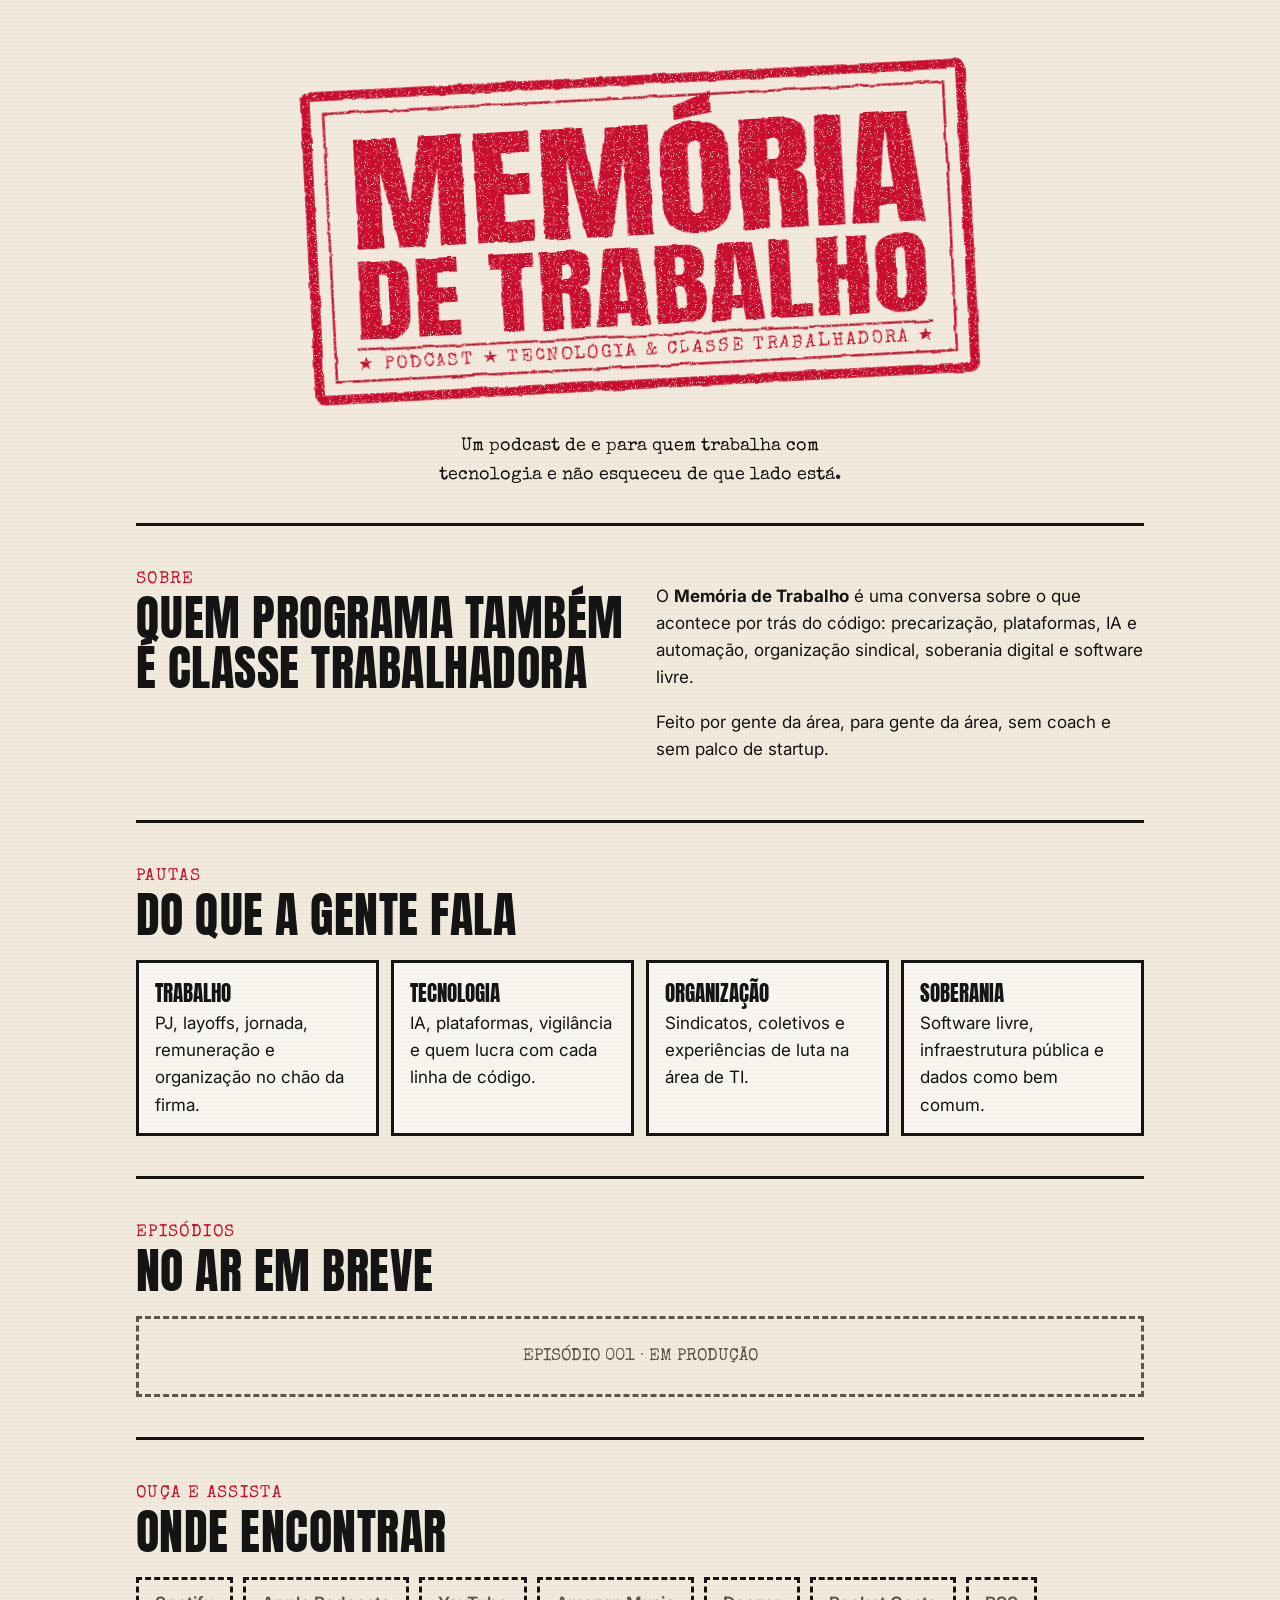
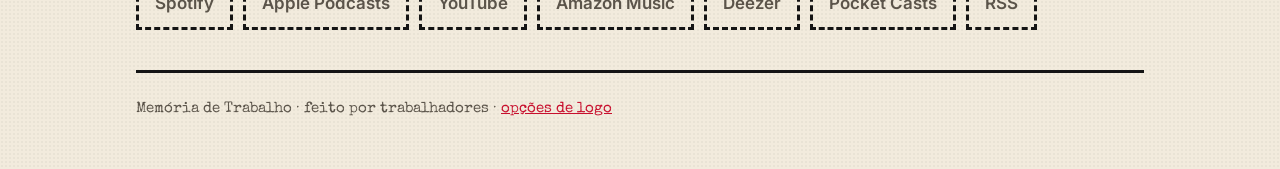
==== index.html @ d9e52717 "Site inicial e opções de logo do Memória de Trabalho" ====
<!doctype html>
<html lang="pt-BR">
<head>
  <meta charset="utf-8">
  <meta name="viewport" content="width=device-width, initial-scale=1">
  <title>Memória de Trabalho · podcast</title>
  <meta name="description" content="Memória de Trabalho: um podcast de e para profissionais de tecnologia de esquerda. Trabalho, tecnologia e organização.">
  <meta property="og:title" content="Memória de Trabalho">
  <meta property="og:description" content="Podcast de e para profissionais de tecnologia de esquerda.">
  <meta property="og:type" content="website">
  <link rel="icon" href="assets/logos/05-selo.svg" type="image/svg+xml">
  <link rel="stylesheet" href="assets/style.css">
</head>
<body>
  <main class="wrap">
    <header class="hero">
      <object data="assets/logos/01-carimbo.svg" type="image/svg+xml" aria-label="Memória de Trabalho"></object>
      <p class="tagline">Um podcast de e para quem trabalha com tecnologia e não esqueceu de que lado está.</p>
    </header>

    <section id="sobre">
      <div class="cols">
        <div>
          <p class="kicker">Sobre</p>
          <h2>Quem programa também é classe trabalhadora</h2>
        </div>
        <div>
          <p>O <b>Memória de Trabalho</b> é uma conversa sobre o que acontece por trás do código: precarização, plataformas, IA e automação, organização sindical, soberania digital e software livre.</p>
          <p>Feito por gente da área, para gente da área, sem coach e sem palco de startup.</p>
        </div>
      </div>
    </section>

    <section id="pautas">
      <p class="kicker">Pautas</p>
      <h2>Do que a gente fala</h2>
      <ul class="pautas">
        <li><b>Trabalho</b> PJ, layoffs, jornada, remuneração e organização no chão da firma.</li>
        <li><b>Tecnologia</b> IA, plataformas, vigilância e quem lucra com cada linha de código.</li>
        <li><b>Organização</b> Sindicatos, coletivos e experiências de luta na área de TI.</li>
        <li><b>Soberania</b> Software livre, infraestrutura pública e dados como bem comum.</li>
      </ul>
    </section>

    <section id="episodios">
      <p class="kicker">Episódios</p>
      <h2>No ar em breve</h2>
      <div class="carimbo-vazio">EPISÓDIO 001 · EM PRODUÇÃO</div>
    </section>

    <section id="ouca">
      <p class="kicker">Ouça e assista</p>
      <h2>Onde encontrar</h2>
      <!-- trocar href e remover aria-disabled conforme cada plataforma for aprovada -->
      <ul class="plataformas">
        <li><a href="#" aria-disabled="true">Spotify</a></li>
        <li><a href="#" aria-disabled="true">Apple Podcasts</a></li>
        <li><a href="#" aria-disabled="true">YouTube</a></li>
        <li><a href="#" aria-disabled="true">Amazon Music</a></li>
        <li><a href="#" aria-disabled="true">Deezer</a></li>
        <li><a href="#" aria-disabled="true">Pocket Casts</a></li>
        <li><a href="#" aria-disabled="true">RSS</a></li>
      </ul>
    </section>

    <footer>
      Memória de Trabalho · feito por trabalhadores · <a href="logos.html">opções de logo</a>
    </footer>
  </main>
</body>
</html>
---- assets/style.css ----
@import url("https://fonts.googleapis.com/css2?family=Anton&family=Special+Elite&family=Inter:wght@400;600&display=swap");

:root {
  --papel: #f2ebdd;
  --tinta: #141414;
  --vermelho: #c8102e;
  --amarelo: #ffe600;
  --suave: #5b544a;
  --linha: #d8cdb8;
}

* { box-sizing: border-box; }

html { -webkit-text-size-adjust: 100%; }

body {
  margin: 0;
  background: var(--papel);
  color: var(--tinta);
  font: 17px/1.6 Inter, system-ui, sans-serif;
  /* papel com grão leve */
  background-image: radial-gradient(rgba(0,0,0,.035) 1px, transparent 1px);
  background-size: 4px 4px;
}

a { color: var(--vermelho); }

.wrap { max-width: 1040px; margin: 0 auto; padding: 0 16px; }

h1, h2, h3 { font-family: Anton, Impact, sans-serif; font-weight: 400; letter-spacing: .01em; line-height: 1.05; text-transform: uppercase; }
h2 { font-size: clamp(2rem, 5vw, 3rem); margin: 0 0 .4em; }

.kicker { font-family: "Special Elite", "Courier New", monospace; color: var(--vermelho); text-transform: uppercase; letter-spacing: .08em; margin: 0; }

/* topo */
.hero { padding: 48px 0 32px; text-align: center; }
.hero object { width: min(100%, 720px); aspect-ratio: 900 / 460; display: block; margin: 0 auto; pointer-events: none; }
.hero .tagline { font-family: "Special Elite", "Courier New", monospace; font-size: 1.15rem; max-width: 38ch; margin: 16px auto 0; }

/* seções */
section { padding: 40px 0; border-top: 3px solid var(--tinta); }
.cols { display: grid; gap: 32px; grid-template-columns: repeat(auto-fit, minmax(260px, 1fr)); }

.pautas { list-style: none; padding: 0; margin: 0; display: grid; gap: 12px; grid-template-columns: repeat(auto-fit, minmax(220px, 1fr)); }
.pautas li { border: 3px solid var(--tinta); padding: 14px 16px; background: #fff8; }
.pautas b { display: block; font-family: Anton, Impact, sans-serif; font-weight: 400; font-size: 1.3rem; text-transform: uppercase; }

.carimbo-vazio { border: 3px dashed var(--suave); padding: 24px; text-align: center; font-family: "Special Elite", monospace; color: var(--suave); }

.plataformas { display: flex; flex-wrap: wrap; gap: 10px; list-style: none; padding: 0; margin: 0; }
.plataformas a {
  display: inline-block; padding: 10px 16px; border: 3px solid var(--tinta);
  color: var(--tinta); text-decoration: none; font-weight: 600; background: var(--amarelo);
}
.plataformas a:hover { background: var(--tinta); color: var(--amarelo); }
.plataformas a[aria-disabled="true"] { background: transparent; color: var(--suave); border-style: dashed; }

footer { border-top: 3px solid var(--tinta); padding: 24px 0 48px; font-family: "Special Elite", monospace; font-size: .95rem; color: var(--suave); }

/* página de logos */
.page-head { padding: 40px 0 8px; }
.page-head h1 { font-size: clamp(2.4rem, 7vw, 4rem); margin: .1em 0 .2em; }
.logo-grid { display: grid; gap: 24px; grid-template-columns: repeat(auto-fit, minmax(300px, 1fr)); border: 0; }
.logo-card { margin: 0; background: #fff8; border: 3px solid var(--tinta); padding: 20px; display: flex; flex-direction: column; gap: 14px; }
.logo-card object { width: 100%; height: 260px; pointer-events: none; }
.logo-card figcaption { font-size: .95rem; }
.logo-card figcaption b { display: block; font-family: Anton, Impact, sans-serif; font-weight: 400; font-size: 1.25rem; text-transform: uppercase; }
.back { padding: 24px 0 48px; }
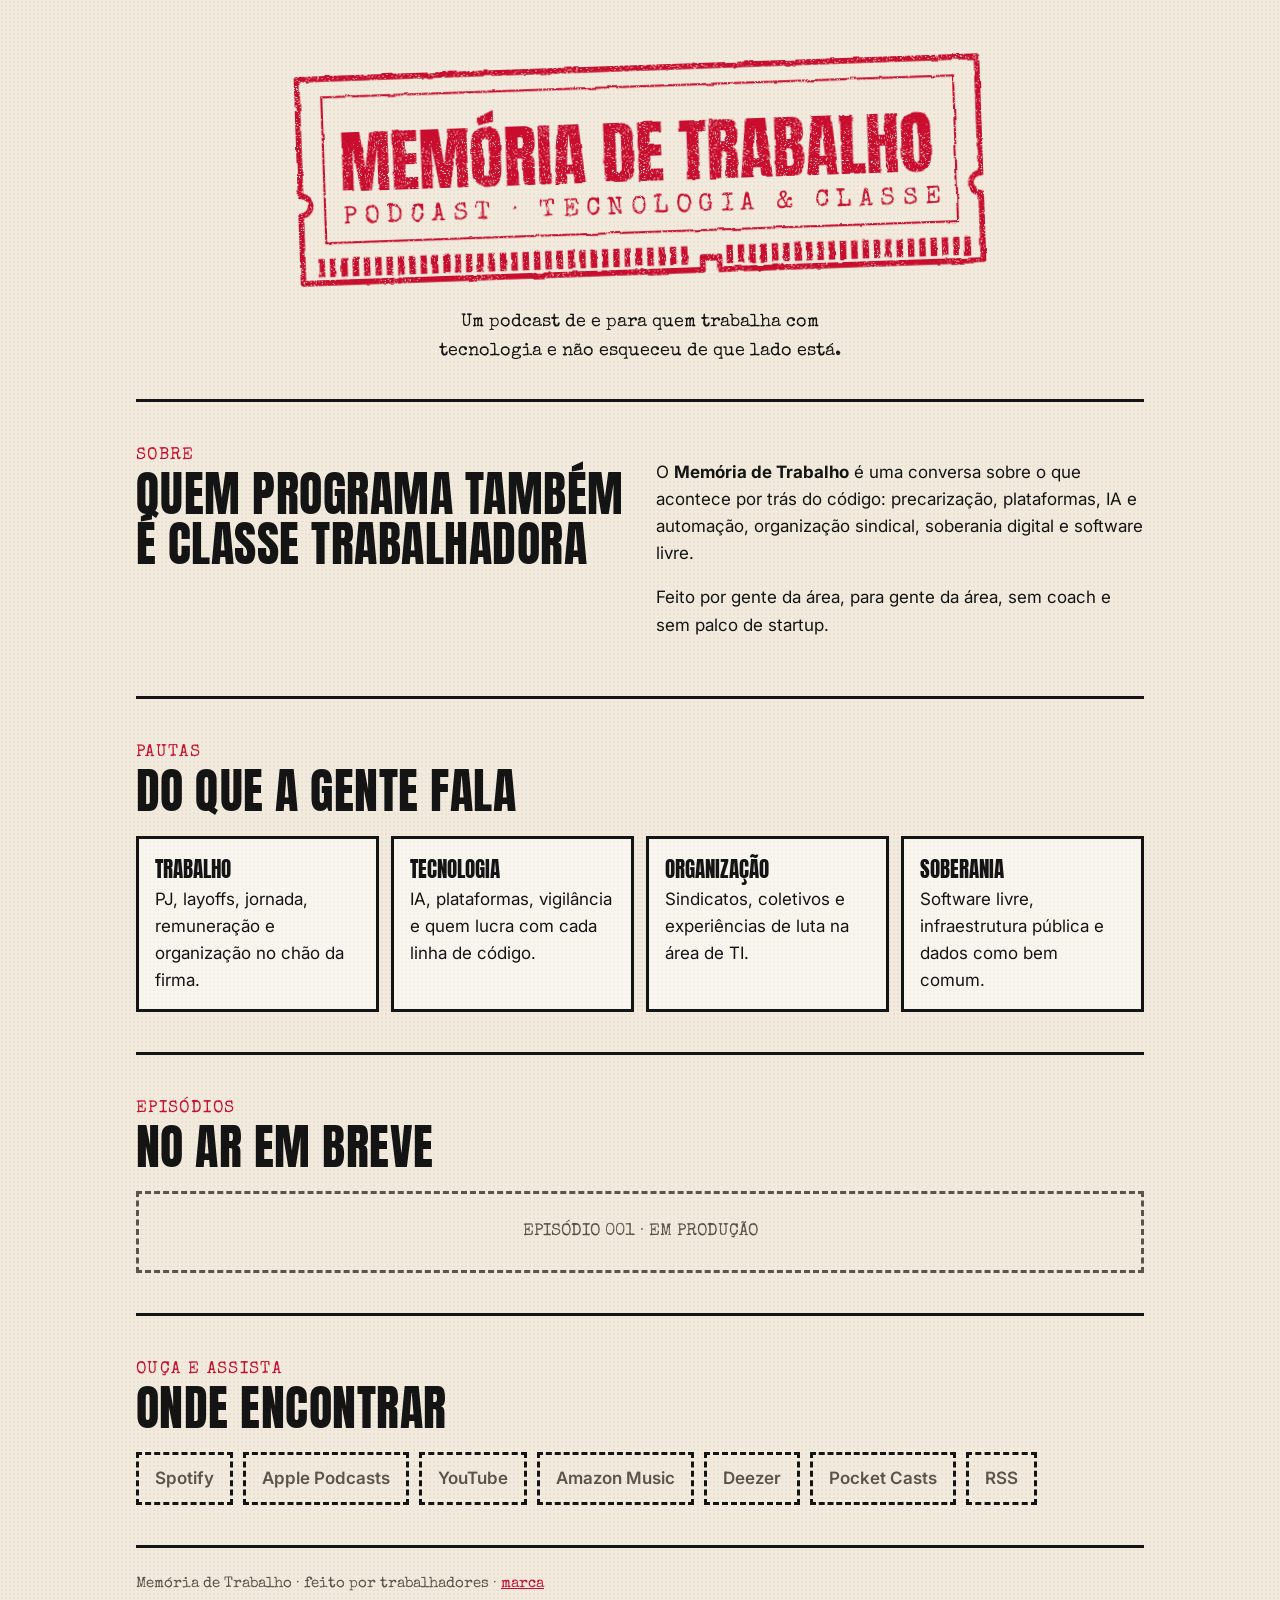
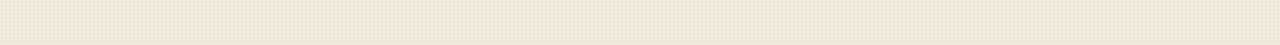
==== commit d2998436: "Define o pente de RAM como logo principal e organiza a marca - Logo principal sem "Módulo DDR-1917" " ====
--- a/index.html
+++ b/index.html
@@ -8,13 +8,12 @@
   <meta property="og:title" content="Memória de Trabalho">
   <meta property="og:description" content="Podcast de e para profissionais de tecnologia de esquerda.">
   <meta property="og:type" content="website">
-  <link rel="icon" href="assets/logos/05-selo.svg" type="image/svg+xml">
   <link rel="stylesheet" href="assets/style.css">
 </head>
 <body>
   <main class="wrap">
     <header class="hero">
-      <object data="assets/logos/01-carimbo.svg" type="image/svg+xml" aria-label="Memória de Trabalho"></object>
+      <object data="assets/logos/memoria-de-trabalho.svg" type="image/svg+xml" aria-label="Memória de Trabalho"></object>
       <p class="tagline">Um podcast de e para quem trabalha com tecnologia e não esqueceu de que lado está.</p>
     </header>
 
@@ -64,7 +63,7 @@
     </section>
 
     <footer>
-      Memória de Trabalho · feito por trabalhadores · <a href="logos.html">opções de logo</a>
+      Memória de Trabalho · feito por trabalhadores · <a href="marca.html">marca</a>
     </footer>
   </main>
 </body>
--- a/assets/style.css
+++ b/assets/style.css
@@ -34,7 +34,7 @@
 
 /* topo */
 .hero { padding: 48px 0 32px; text-align: center; }
-.hero object { width: min(100%, 720px); aspect-ratio: 900 / 460; display: block; margin: 0 auto; pointer-events: none; }
+.hero object { width: min(100%, 720px); aspect-ratio: 1016 / 344; display: block; margin: 0 auto; pointer-events: none; }
 .hero .tagline { font-family: "Special Elite", "Courier New", monospace; font-size: 1.15rem; max-width: 38ch; margin: 16px auto 0; }
 
 /* seções */
@@ -60,9 +60,11 @@
 /* página de logos */
 .page-head { padding: 40px 0 8px; }
 .page-head h1 { font-size: clamp(2.4rem, 7vw, 4rem); margin: .1em 0 .2em; }
-.logo-grid { display: grid; gap: 24px; grid-template-columns: repeat(auto-fit, minmax(300px, 1fr)); border: 0; }
+.logo-grid { display: grid; gap: 24px; grid-template-columns: repeat(auto-fit, minmax(min(100%, 420px), 1fr)); border: 0; }
 .logo-card { margin: 0; background: #fff8; border: 3px solid var(--tinta); padding: 20px; display: flex; flex-direction: column; gap: 14px; }
 .logo-card object { width: 100%; height: 260px; pointer-events: none; }
+.logo-card.principal object { height: auto; aspect-ratio: 1016 / 344; }
+.logo-card ul { margin: 0; padding-left: 1.2em; font-size: .95rem; }
 .logo-card figcaption { font-size: .95rem; }
 .logo-card figcaption b { display: block; font-family: Anton, Impact, sans-serif; font-weight: 400; font-size: 1.25rem; text-transform: uppercase; }
 .back { padding: 24px 0 48px; }
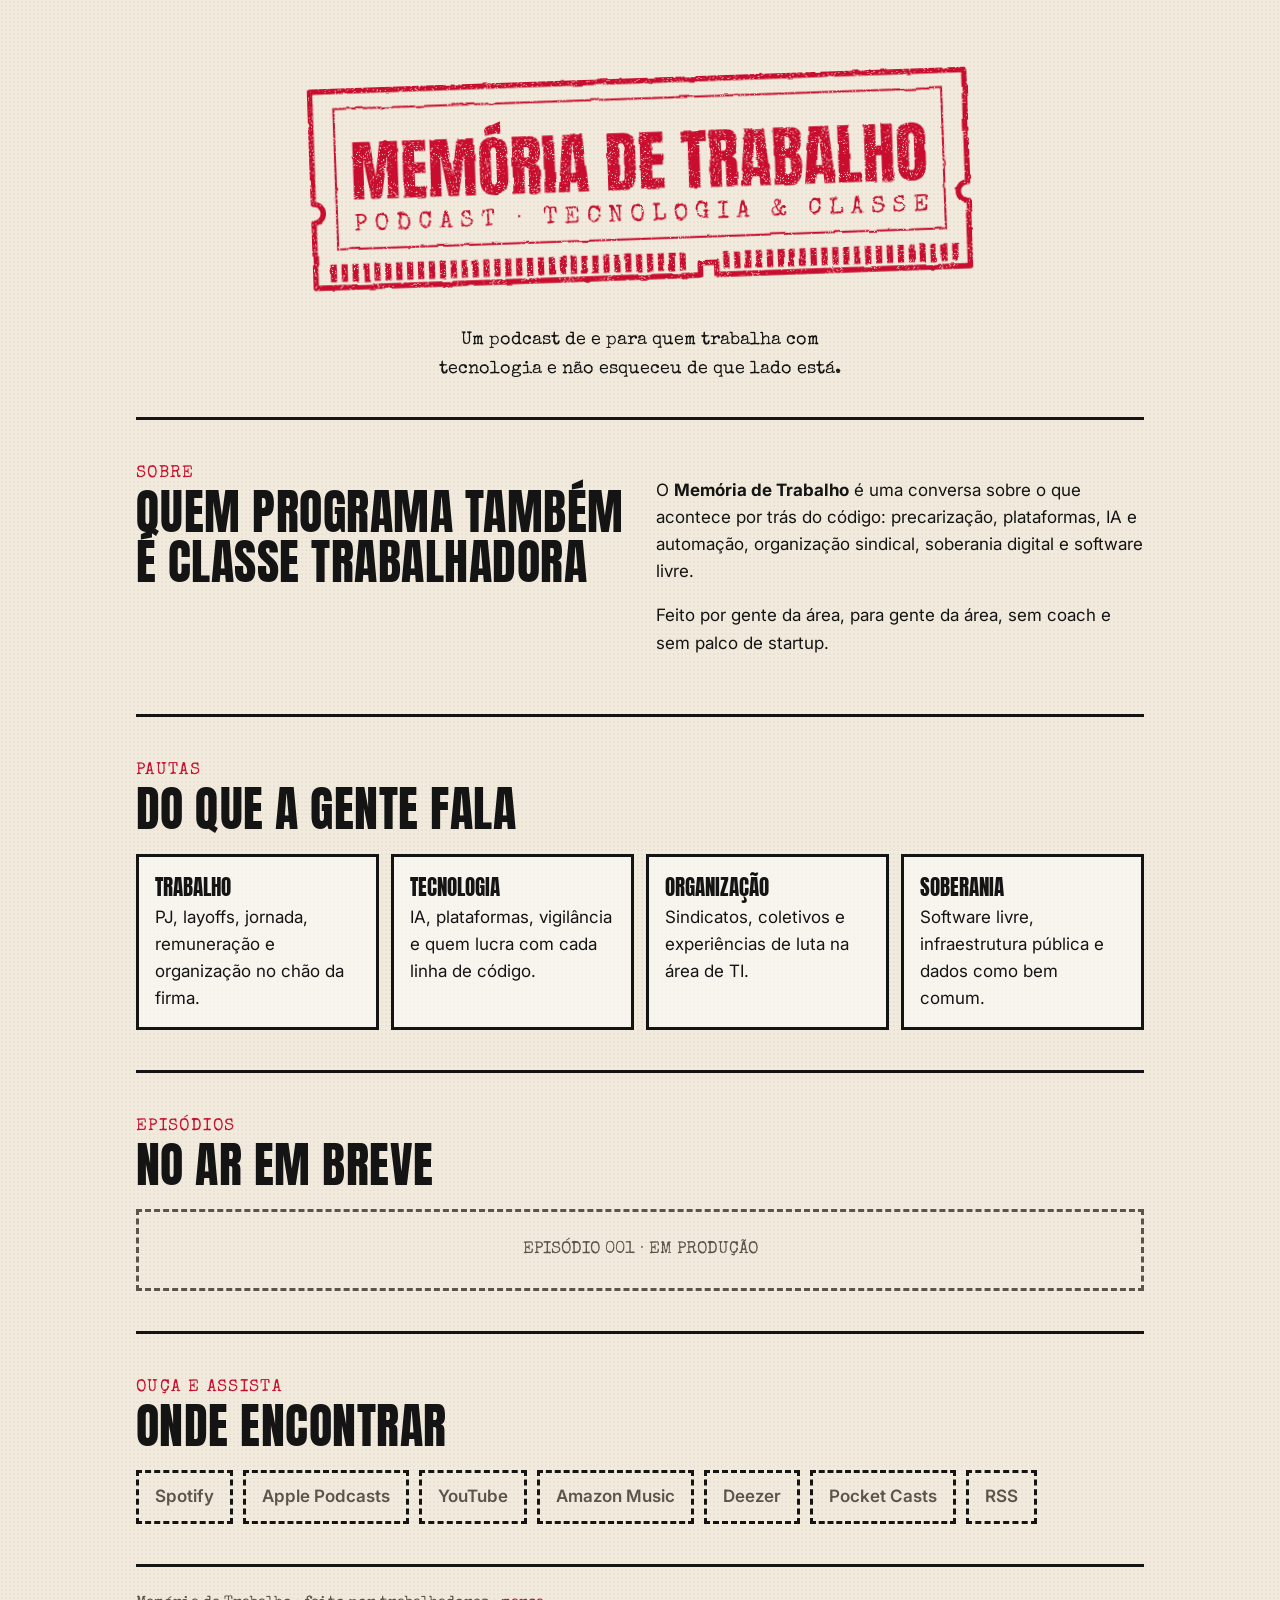
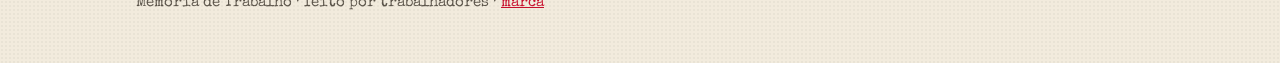
==== commit cc428571: "Adiciona favicon Quadrado vermelho com a sigla MdT sobre os contatos do pente de RAM, gerado por scr" ====
--- a/index.html
+++ b/index.html
@@ -8,6 +8,9 @@
   <meta property="og:title" content="Memória de Trabalho">
   <meta property="og:description" content="Podcast de e para profissionais de tecnologia de esquerda.">
   <meta property="og:type" content="website">
+  <link rel="icon" href="favicon.ico" sizes="32x32">
+  <link rel="icon" href="assets/favicon/favicon.svg" type="image/svg+xml">
+  <link rel="apple-touch-icon" href="assets/favicon/apple-touch-icon.png">
   <link rel="stylesheet" href="assets/style.css">
 </head>
 <body>
--- a/assets/style.css
+++ b/assets/style.css
@@ -34,7 +34,7 @@
 
 /* topo */
 .hero { padding: 48px 0 32px; text-align: center; }
-.hero object { width: min(100%, 720px); aspect-ratio: 1016 / 344; display: block; margin: 0 auto; pointer-events: none; }
+.hero object { width: min(100%, 720px); aspect-ratio: 1056 / 384; display: block; margin: 0 auto; pointer-events: none; }
 .hero .tagline { font-family: "Special Elite", "Courier New", monospace; font-size: 1.15rem; max-width: 38ch; margin: 16px auto 0; }
 
 /* seções */
@@ -63,7 +63,7 @@
 .logo-grid { display: grid; gap: 24px; grid-template-columns: repeat(auto-fit, minmax(min(100%, 420px), 1fr)); border: 0; }
 .logo-card { margin: 0; background: #fff8; border: 3px solid var(--tinta); padding: 20px; display: flex; flex-direction: column; gap: 14px; }
 .logo-card object { width: 100%; height: 260px; pointer-events: none; }
-.logo-card.principal object { height: auto; aspect-ratio: 1016 / 344; }
+.logo-card.principal object { height: auto; aspect-ratio: 1056 / 384; }
 .logo-card ul { margin: 0; padding-left: 1.2em; font-size: .95rem; }
 .logo-card figcaption { font-size: .95rem; }
 .logo-card figcaption b { display: block; font-family: Anton, Impact, sans-serif; font-weight: 400; font-size: 1.25rem; text-transform: uppercase; }
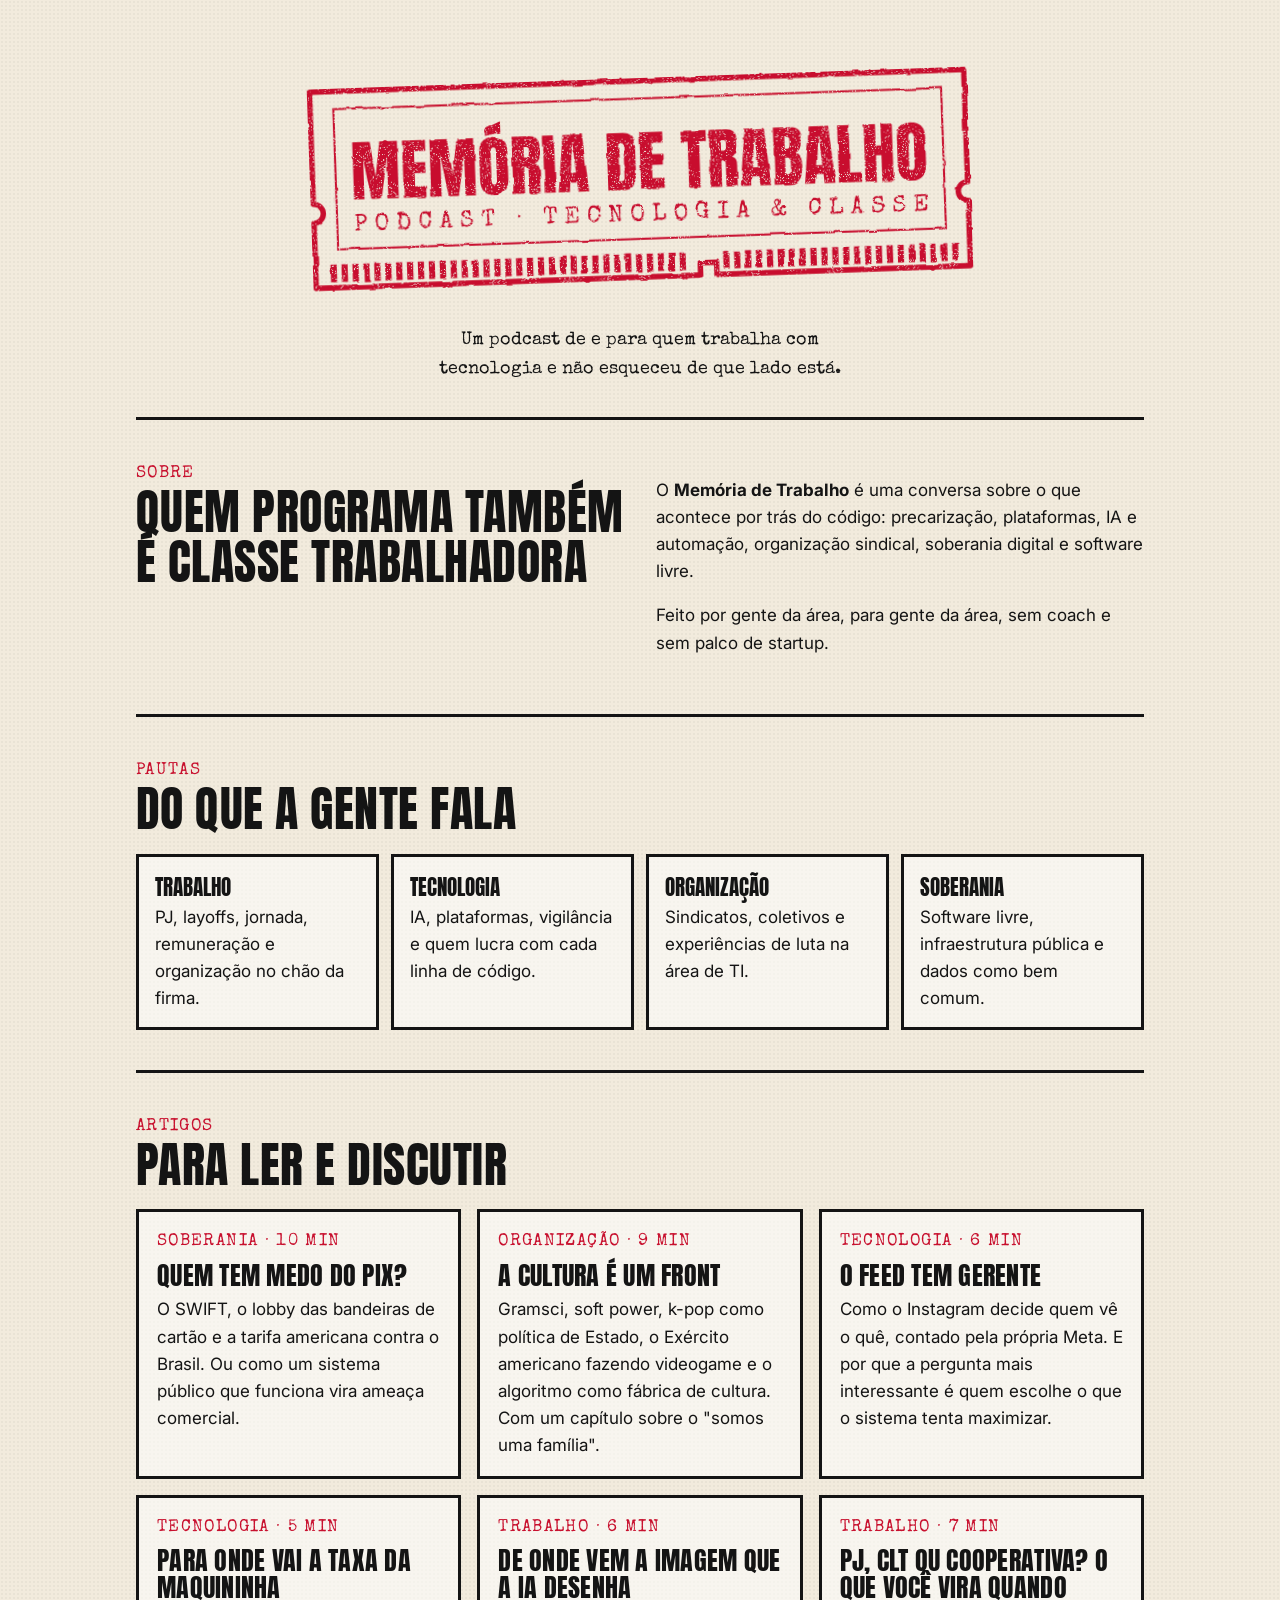
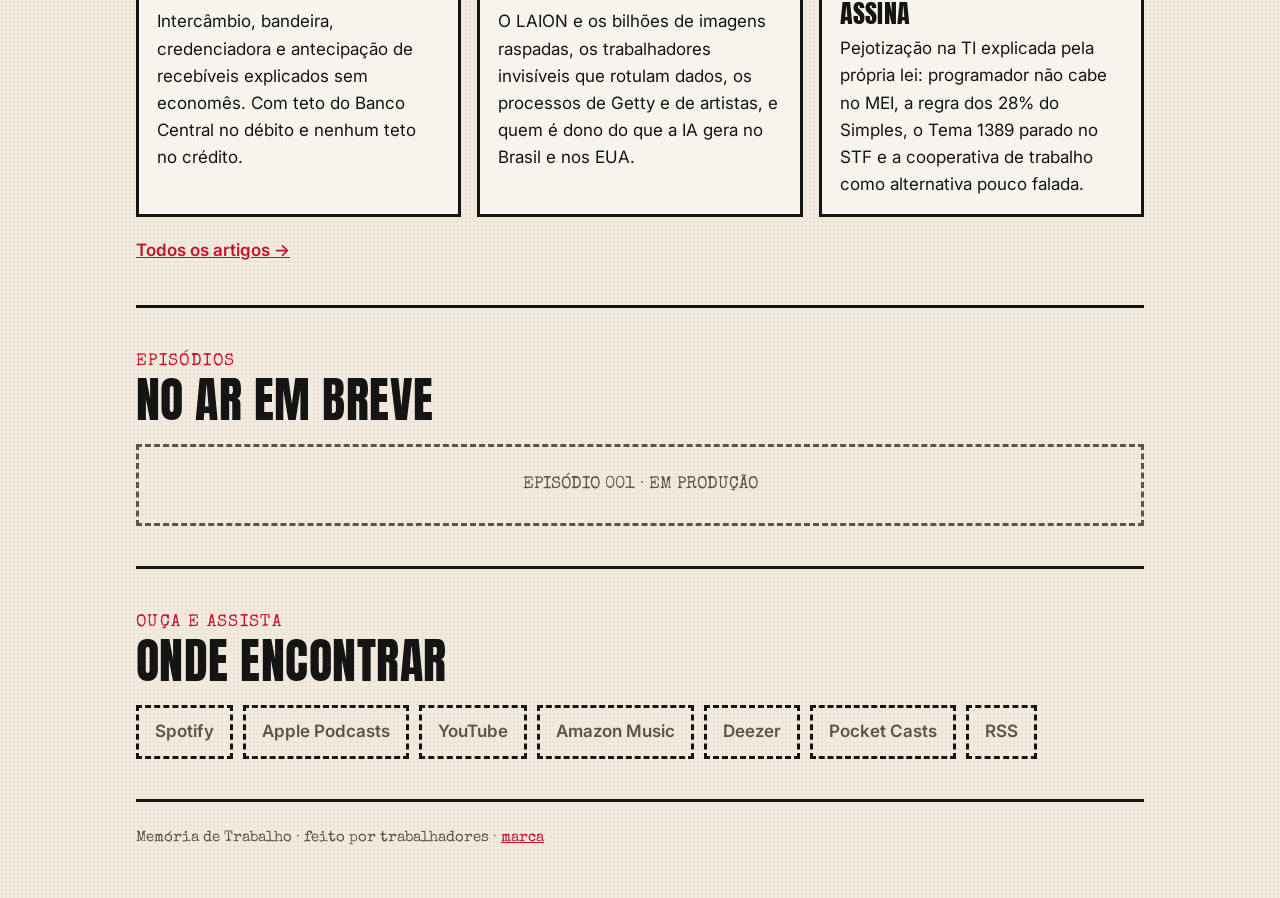
==== commit 87201828: "Seção de artigos, guia de estilo e repositório pronto para agentes - Seis artigos em conteudo/artigo" ====
--- a/index.html
+++ b/index.html
@@ -11,7 +11,7 @@
   <link rel="icon" href="favicon.ico" sizes="32x32">
   <link rel="icon" href="assets/favicon/favicon.svg" type="image/svg+xml">
   <link rel="apple-touch-icon" href="assets/favicon/apple-touch-icon.png">
-  <link rel="stylesheet" href="assets/style.css">
+  <link rel="stylesheet" href="assets/style.css?v=a478cfa1">
 </head>
 <body>
   <main class="wrap">
@@ -44,6 +44,46 @@
       </ul>
     </section>
 
+    <section id="artigos">
+      <p class="kicker">Artigos</p>
+      <h2>Para ler e discutir</h2>
+      <!-- artigos:inicio -->
+      <ul class="lista-artigos">
+        <li class="cartao-artigo">
+          <p class="kicker">Soberania · 10 min</p>
+          <h3><a href="artigos/quem-tem-medo-do-pix/">Quem tem medo do Pix?</a></h3>
+          <p>O SWIFT, o lobby das bandeiras de cartão e a tarifa americana contra o Brasil. Ou como um sistema público que funciona vira ameaça comercial.</p>
+        </li>
+        <li class="cartao-artigo">
+          <p class="kicker">Organização · 9 min</p>
+          <h3><a href="artigos/a-cultura-e-um-front/">A cultura é um front</a></h3>
+          <p>Gramsci, soft power, k-pop como política de Estado, o Exército americano fazendo videogame e o algoritmo como fábrica de cultura. Com um capítulo sobre o &quot;somos uma família&quot;.</p>
+        </li>
+        <li class="cartao-artigo">
+          <p class="kicker">Tecnologia · 6 min</p>
+          <h3><a href="artigos/o-feed-tem-gerente/">O feed tem gerente</a></h3>
+          <p>Como o Instagram decide quem vê o quê, contado pela própria Meta. E por que a pergunta mais interessante é quem escolhe o que o sistema tenta maximizar.</p>
+        </li>
+        <li class="cartao-artigo">
+          <p class="kicker">Tecnologia · 5 min</p>
+          <h3><a href="artigos/para-onde-vai-a-taxa-da-maquininha/">Para onde vai a taxa da maquininha</a></h3>
+          <p>Intercâmbio, bandeira, credenciadora e antecipação de recebíveis explicados sem economês. Com teto do Banco Central no débito e nenhum teto no crédito.</p>
+        </li>
+        <li class="cartao-artigo">
+          <p class="kicker">Trabalho · 6 min</p>
+          <h3><a href="artigos/de-onde-vem-a-imagem-da-ia/">De onde vem a imagem que a IA desenha</a></h3>
+          <p>O LAION e os bilhões de imagens raspadas, os trabalhadores invisíveis que rotulam dados, os processos de Getty e de artistas, e quem é dono do que a IA gera no Brasil e nos EUA.</p>
+        </li>
+        <li class="cartao-artigo">
+          <p class="kicker">Trabalho · 7 min</p>
+          <h3><a href="artigos/pj-clt-ou-cooperativa/">PJ, CLT ou cooperativa? O que você vira quando assina</a></h3>
+          <p>Pejotização na TI explicada pela própria lei: programador não cabe no MEI, a regra dos 28% do Simples, o Tema 1389 parado no STF e a cooperativa de trabalho como alternativa pouco falada.</p>
+        </li>
+      </ul>
+      <!-- artigos:fim -->
+      <p class="mais"><a href="artigos/">Todos os artigos →</a></p>
+    </section>
+
     <section id="episodios">
       <p class="kicker">Episódios</p>
       <h2>No ar em breve</h2>
--- a/assets/style.css
+++ b/assets/style.css
@@ -68,3 +68,37 @@
 .logo-card figcaption { font-size: .95rem; }
 .logo-card figcaption b { display: block; font-family: Anton, Impact, sans-serif; font-weight: 400; font-size: 1.25rem; text-transform: uppercase; }
 .back { padding: 24px 0 48px; }
+
+/* artigos */
+.topo { display: flex; flex-wrap: wrap; gap: 6px 20px; padding-top: 20px; padding-bottom: 4px; font-family: "Special Elite", "Courier New", monospace; }
+.topo a { color: var(--tinta); text-decoration: none; }
+.topo a:first-child { font-family: Anton, Impact, sans-serif; text-transform: uppercase; color: var(--vermelho); margin-right: auto; }
+.topo a:hover { text-decoration: underline; }
+
+.lista-artigos { list-style: none; padding: 0; margin: 0; display: grid; gap: 16px; grid-template-columns: repeat(auto-fit, minmax(min(100%, 300px), 1fr)); }
+.cartao-artigo { border: 3px solid var(--tinta); background: #fff8; padding: 16px 18px; }
+.cartao-artigo h3 { font-size: 1.6rem; margin: 6px 0 8px; }
+.cartao-artigo h3 a { color: var(--tinta); text-decoration: none; }
+.cartao-artigo h3 a:hover { color: var(--vermelho); }
+.cartao-artigo p { margin: 0; }
+.mais { margin: 20px 0 0; font-weight: 600; }
+
+.artigo { max-width: 70ch; margin: 0 auto; padding: 24px 0 48px; }
+.artigo h1 { font-size: clamp(2.4rem, 8vw, 4.2rem); margin: .15em 0 .25em; }
+.artigo .linha-fina { font-size: 1.25rem; line-height: 1.5; margin: 0 0 12px; }
+.artigo .meta { font-family: "Special Elite", "Courier New", monospace; color: var(--suave); font-size: .95rem; border-bottom: 3px solid var(--tinta); padding-bottom: 16px; margin-bottom: 8px; }
+.artigo h2 { font-size: clamp(1.6rem, 4.5vw, 2.2rem); margin: 1.6em 0 .4em; }
+.artigo h3 { font-size: 1.35rem; margin: 1.4em 0 .4em; }
+.artigo h2:first-of-type + ul { background: var(--amarelo); border: 3px solid var(--tinta); padding: 14px 18px 14px 36px; }
+.artigo li { margin: .35em 0; }
+.artigo blockquote { margin: 1.2em 0; padding: 4px 18px; border-left: 6px solid var(--vermelho); background: #fff8; }
+.artigo code { font-size: .92em; background: #0000000d; padding: 1px 4px; }
+.tabela { overflow-x: auto; margin: 1.2em 0; }
+.artigo table { border-collapse: collapse; width: 100%; font-size: .95rem; }
+.artigo th, .artigo td { border: 2px solid var(--tinta); padding: 8px 10px; text-align: left; vertical-align: top; }
+.artigo th { background: var(--tinta); color: var(--papel); font-weight: 600; }
+.artigo .voltar { margin-top: 2.4em; font-weight: 600; }
+@media (max-width: 480px) {
+  .artigo table { font-size: .85rem; }
+  .artigo th, .artigo td { padding: 6px 7px; }
+}
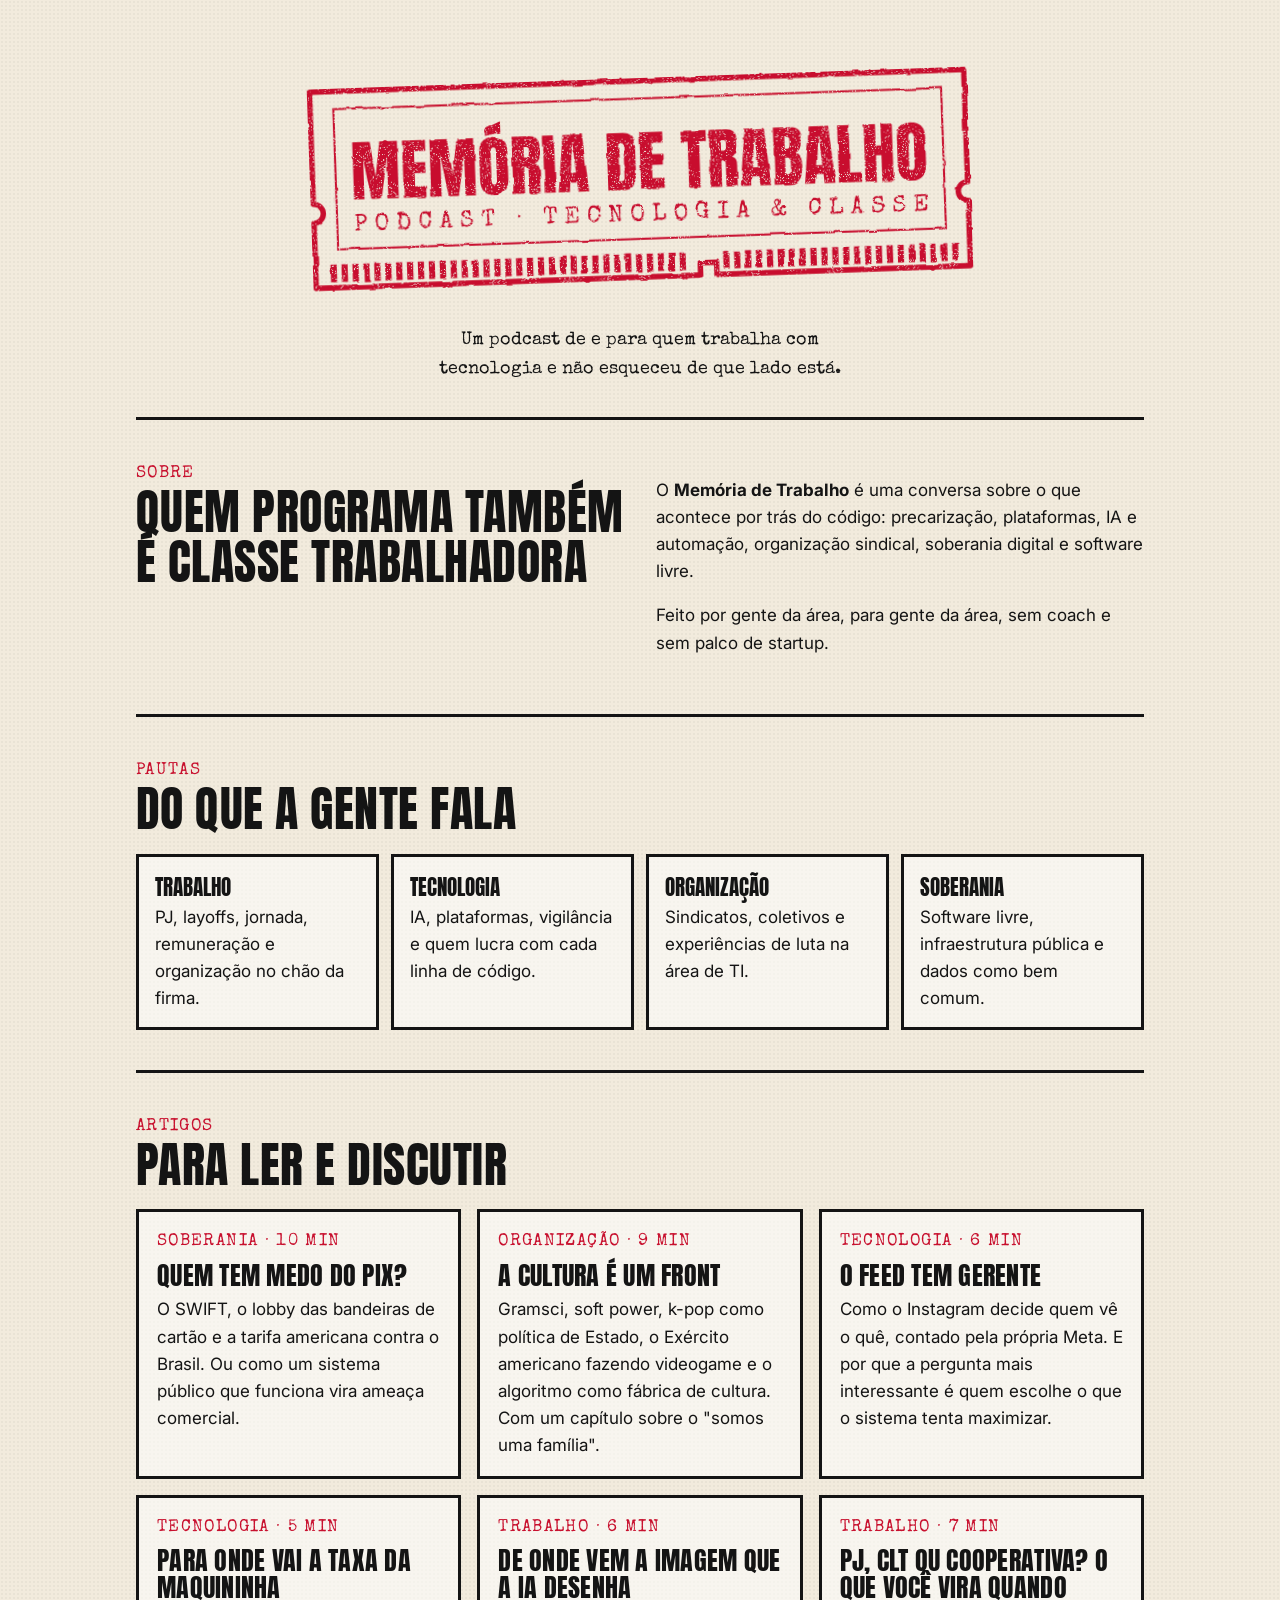
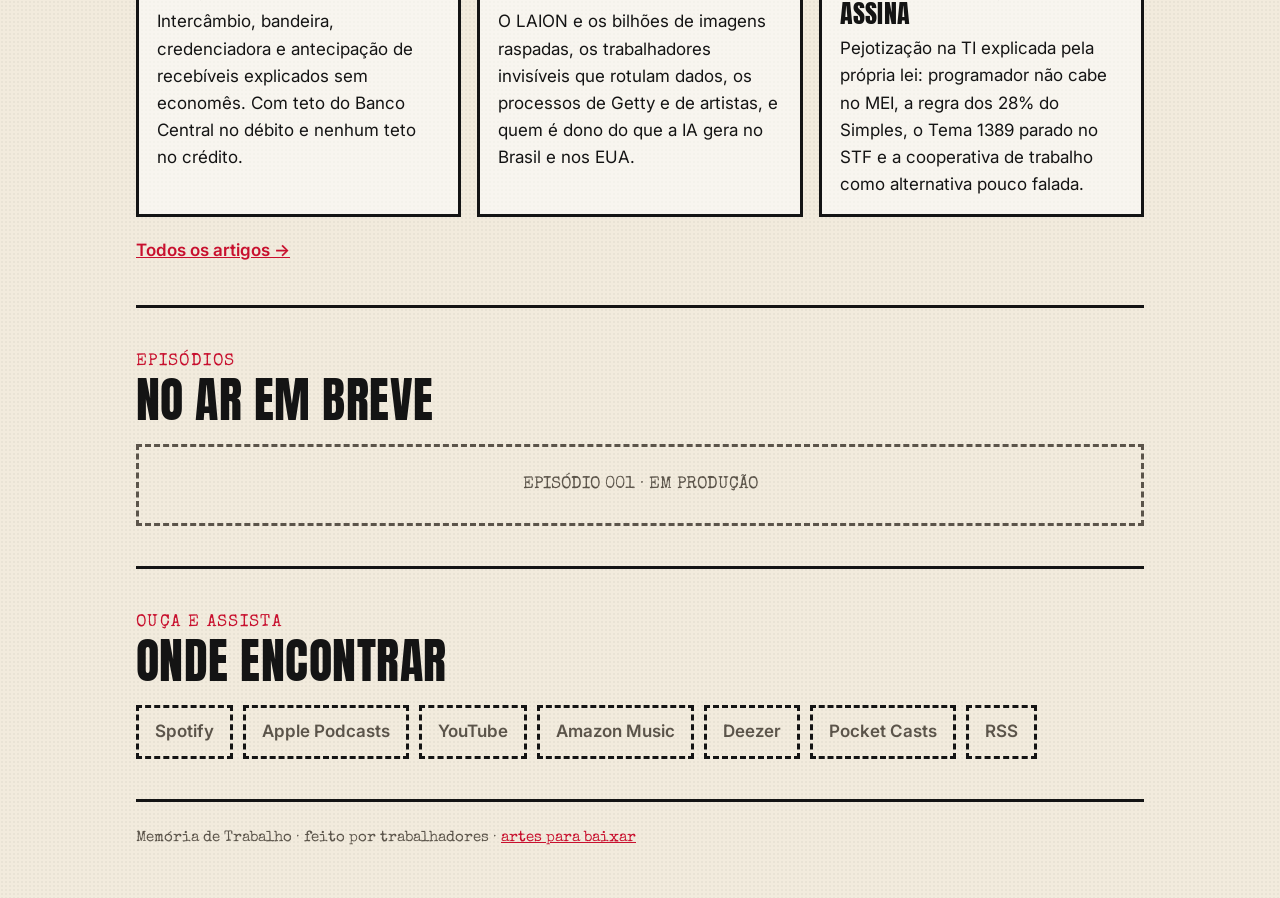
==== commit 1460fa40: "Troca a página de marca por artes para baixar, com papéis de parede - artes/: logos em SVG e PNG de " ====
--- a/index.html
+++ b/index.html
@@ -11,7 +11,7 @@
   <link rel="icon" href="favicon.ico" sizes="32x32">
   <link rel="icon" href="assets/favicon/favicon.svg" type="image/svg+xml">
   <link rel="apple-touch-icon" href="assets/favicon/apple-touch-icon.png">
-  <link rel="stylesheet" href="assets/style.css?v=a478cfa1">
+  <link rel="stylesheet" href="assets/style.css?v=5df26ae0">
 </head>
 <body>
   <main class="wrap">
@@ -106,7 +106,7 @@
     </section>
 
     <footer>
-      Memória de Trabalho · feito por trabalhadores · <a href="marca.html">marca</a>
+      Memória de Trabalho · feito por trabalhadores · <a href="artes/">artes para baixar</a>
     </footer>
   </main>
 </body>
--- a/assets/style.css
+++ b/assets/style.css
@@ -102,3 +102,20 @@
   .artigo table { font-size: .85rem; }
   .artigo th, .artigo td { padding: 6px 7px; }
 }
+
+/* artes para baixar */
+.lista-artes, .lista-papeis { list-style: none; padding: 0; margin: 0; display: grid; gap: 20px; }
+.lista-artes { grid-template-columns: repeat(auto-fit, minmax(min(100%, 300px), 1fr)); }
+.lista-papeis { grid-template-columns: repeat(auto-fit, minmax(min(100%, 420px), 1fr)); }
+.arte, .papel { border: 3px solid var(--tinta); background: #fff8; padding: 16px 18px; }
+.arte h3, .papel h3 { font-size: 1.4rem; margin: 12px 0 4px; }
+.arte p, .papel p { margin: 4px 0; }
+.arte-previa { background: #fff; border: 1px solid var(--linha); height: 200px; display: flex; align-items: center; justify-content: center; padding: 12px; }
+.arte-previa img { max-width: 100%; max-height: 100%; }
+.papel-previas { display: flex; gap: 12px; align-items: flex-end; }
+.papel-previas img { border: 1px solid var(--linha); display: block; height: auto; }
+.previa-celular { width: 22%; }
+.previa-pc { width: 74%; }
+.baixar { font-size: .95rem; line-height: 1.9; }
+.baixar b { font-family: Anton, Impact, sans-serif; font-weight: 400; text-transform: uppercase; margin-right: 6px; }
+.baixar a { white-space: nowrap; }
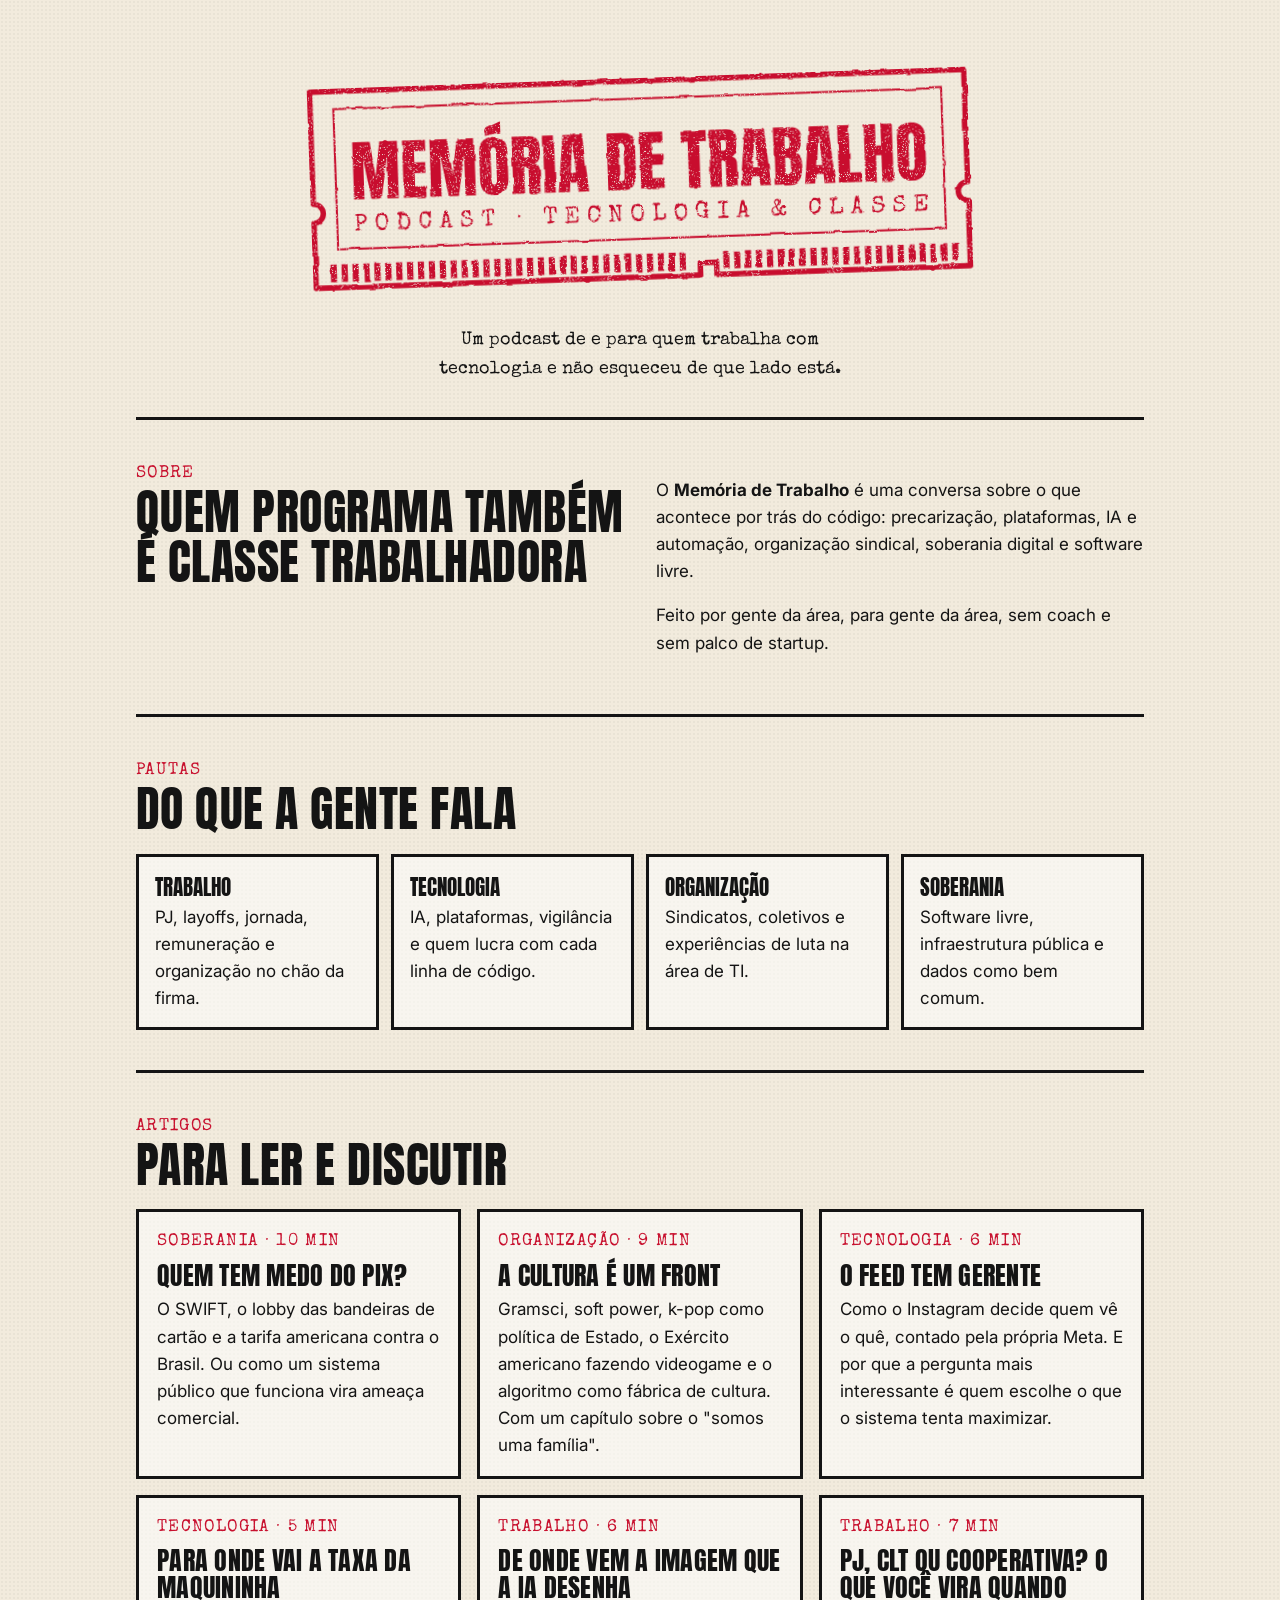
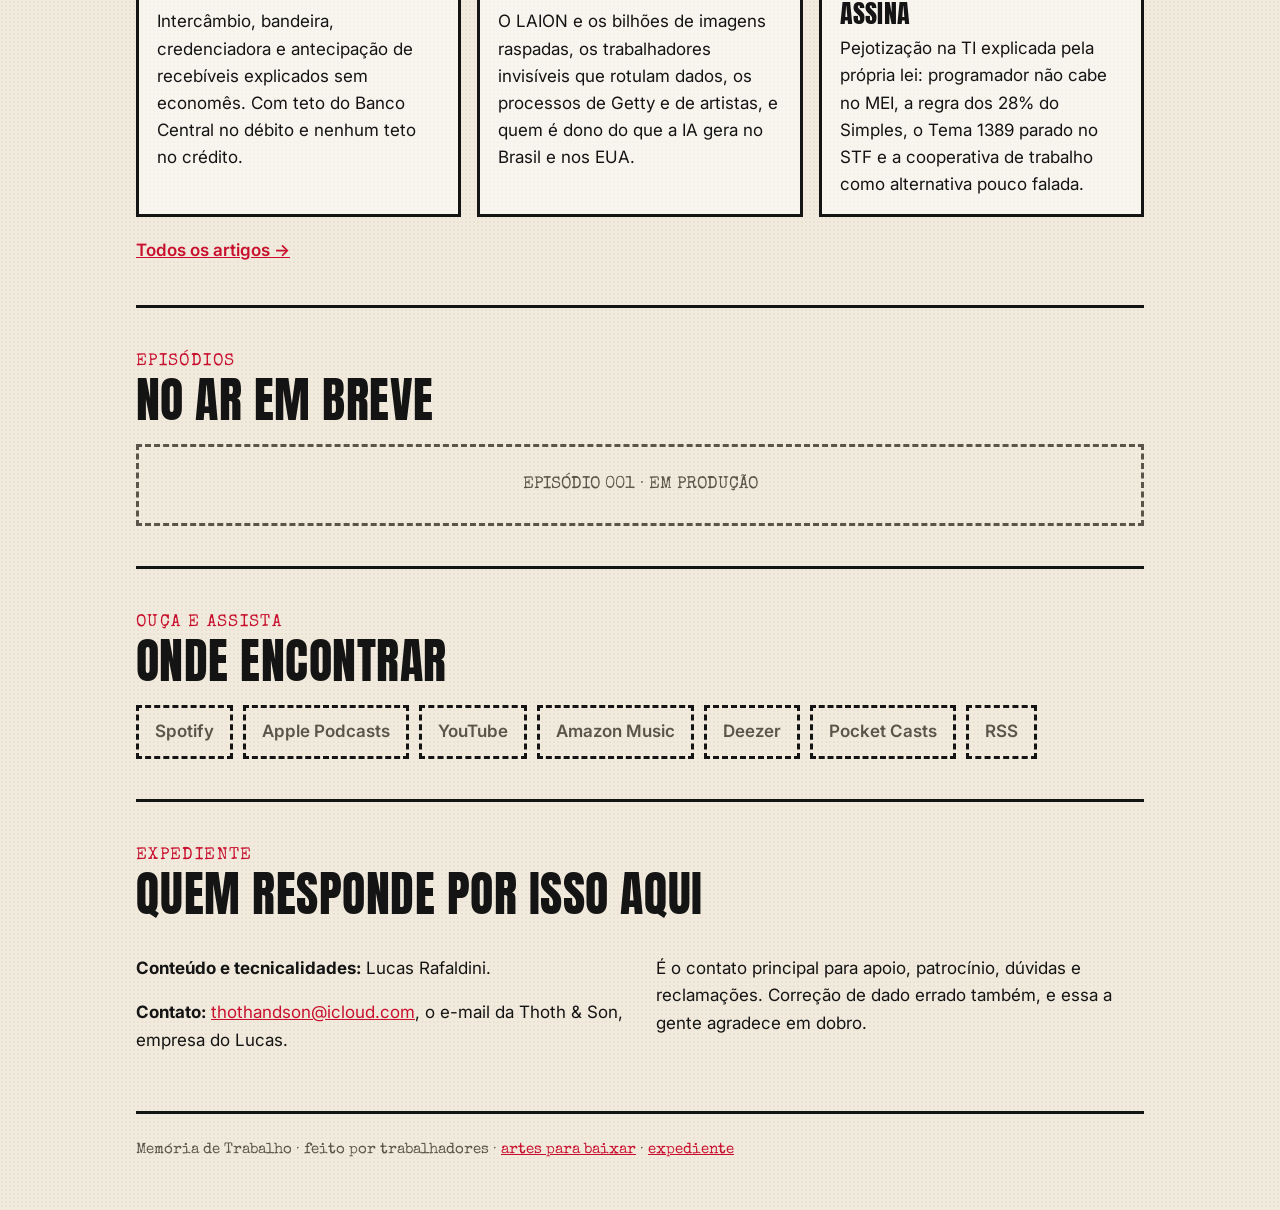
==== commit e2e23cb3: "Expediente com contato e commits em nome da organização - Página inicial ganha a seção Expediente: c" ====
--- a/index.html
+++ b/index.html
@@ -105,8 +105,22 @@
       </ul>
     </section>
 
+    <section id="expediente">
+      <p class="kicker">Expediente</p>
+      <h2>Quem responde por isso aqui</h2>
+      <div class="cols">
+        <div>
+          <p><b>Conteúdo e tecnicalidades:</b> Lucas Rafaldini.</p>
+          <p><b>Contato:</b> <a href="mailto:thothandson@icloud.com">thothandson@icloud.com</a>, o e-mail da Thoth &amp; Son, empresa do Lucas.</p>
+        </div>
+        <div>
+          <p>É o contato principal para apoio, patrocínio, dúvidas e reclamações. Correção de dado errado também, e essa a gente agradece em dobro.</p>
+        </div>
+      </div>
+    </section>
+
     <footer>
-      Memória de Trabalho · feito por trabalhadores · <a href="artes/">artes para baixar</a>
+      Memória de Trabalho · feito por trabalhadores · <a href="artes/">artes para baixar</a> · <a href="#expediente">expediente</a>
     </footer>
   </main>
 </body>
